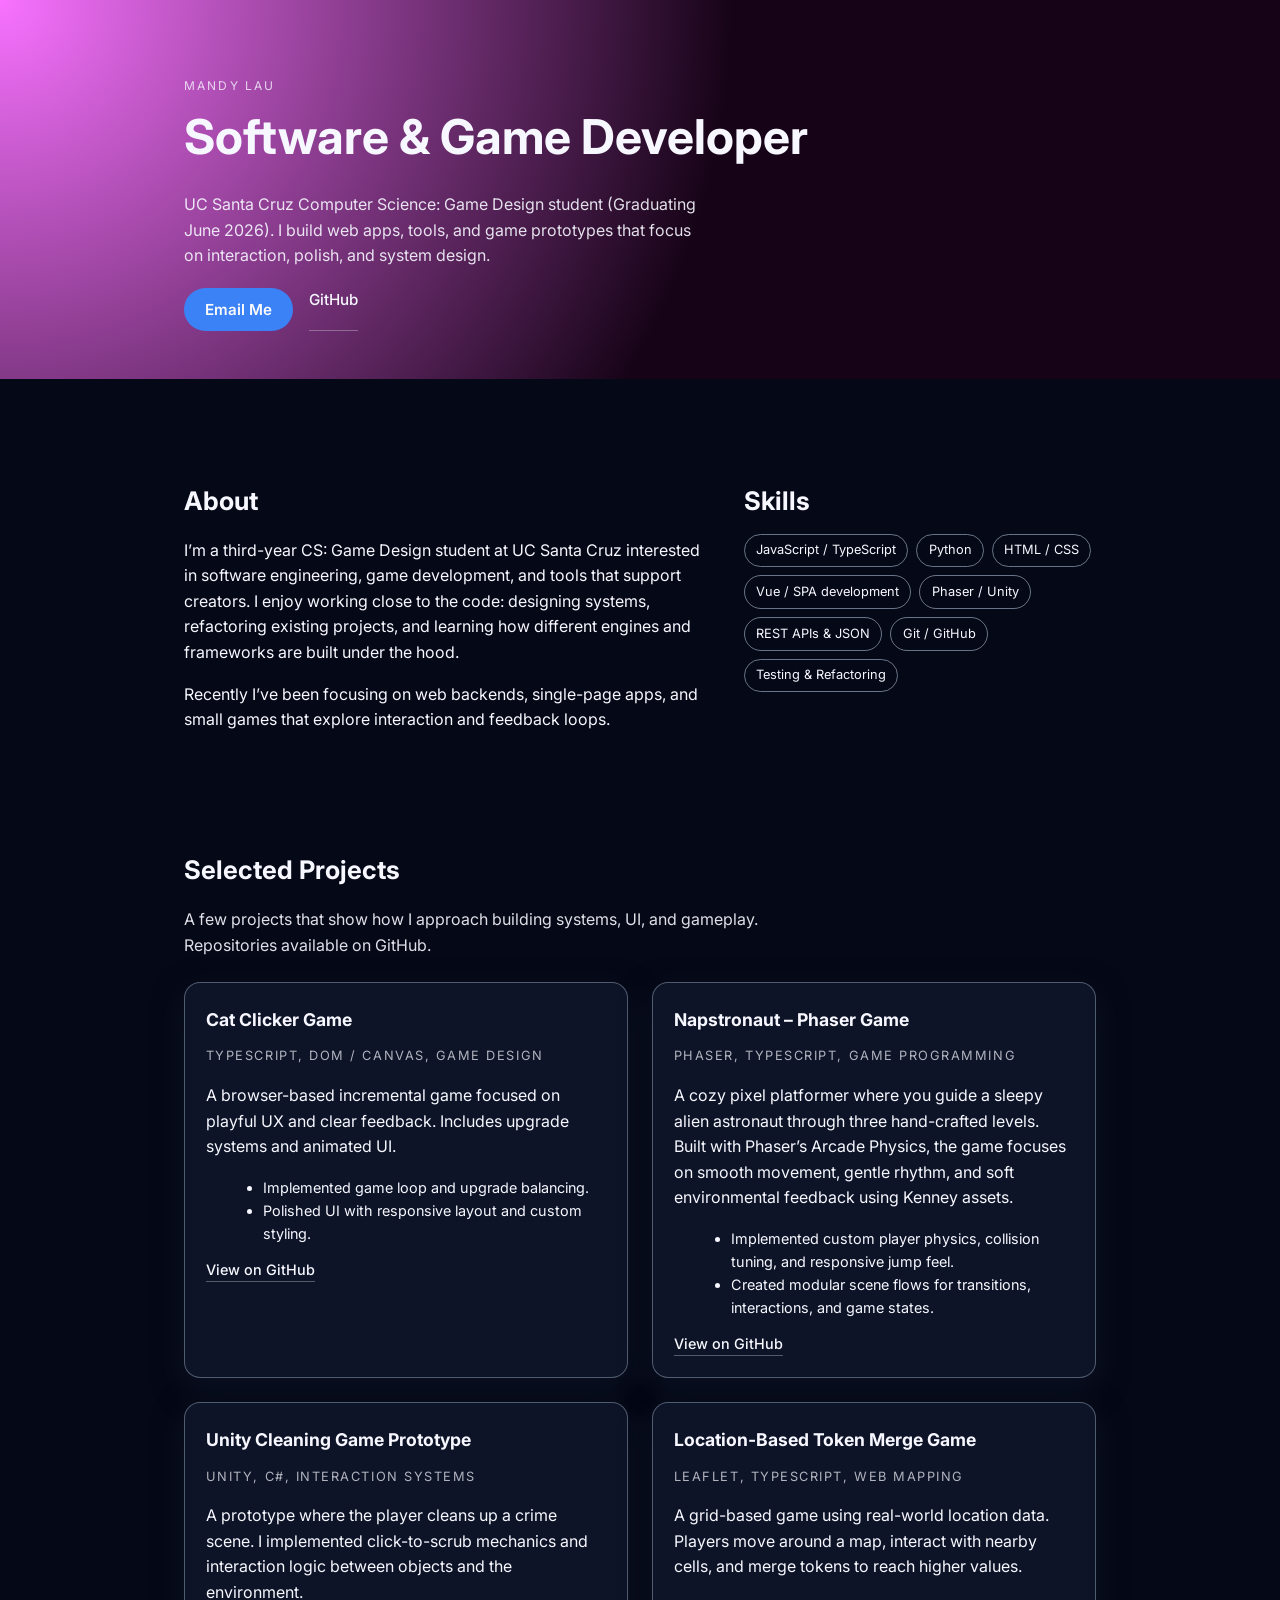
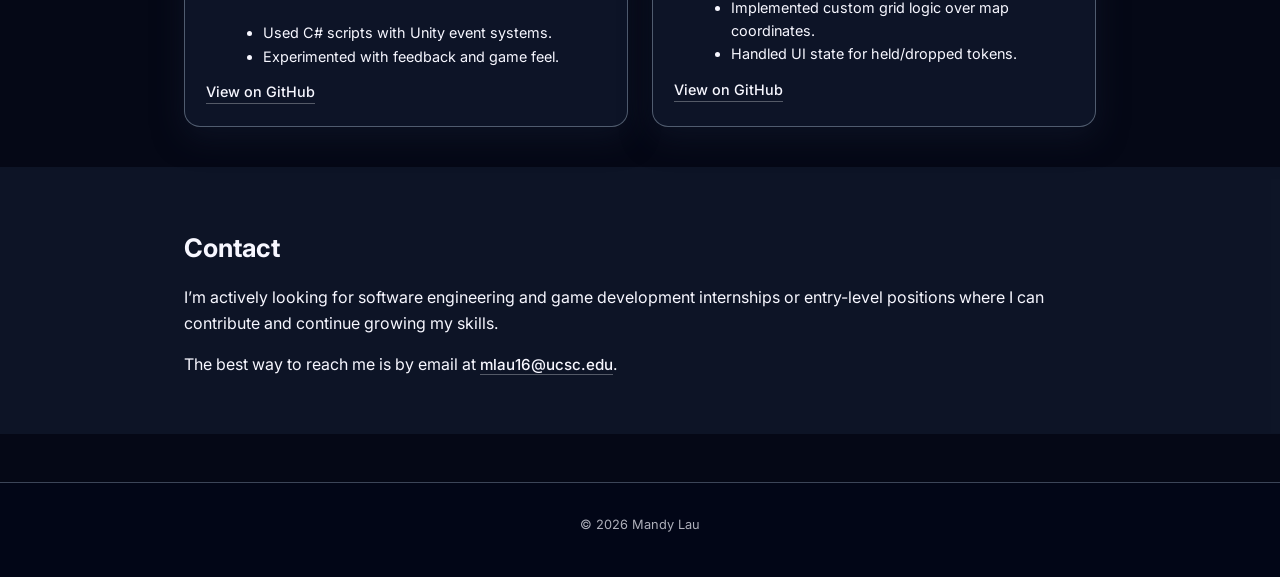
==== index.html @ 1dd938bd "Some changes" ====
<!DOCTYPE html>
<html lang="en">
<head>
  <meta charset="UTF-8" />
  <title>Mandy Lau | Software & Game Developer</title>
  <meta name="viewport" content="width=device-width, initial-scale=1" />
  <link href="style.css" rel="stylesheet" />
  <link rel="preconnect" href="https://fonts.googleapis.com" />
  <link rel="preconnect" href="https://fonts.gstatic.com" crossorigin />
  <link href="https://fonts.googleapis.com/css2?family=Inter:wght@300;400;600;700&display=swap" rel="stylesheet" />
</head>
<body>
  <header class="site-header">
    <div class="container header-content">
      <div>
        <p class="eyebrow">Mandy Lau</p>
        <h1>Software & Game Developer</h1>
        <p class="subtitle">
          UC Santa Cruz Computer Science: Game Design student (Graduating June 2026).  
          I build web apps, tools, and game prototypes that focus on interaction,
          polish, and system design.
        </p>
        <div class="header-links">
          <a href="mailto:mlau16@ucsc.edu" class="btn">Email Me</a>
          <a href="https://github.com/mlau16" class="link">GitHub</a>
        </div>
      </div>
    </div>
  </header>

  <main>
    <section class="section">
      <div class="container grid-two">
        <div>
          <h2>About</h2>
          <p>
            I’m a third-year CS: Game Design student at UC Santa Cruz
            interested in software engineering, game development, and tools that
            support creators. I enjoy working close to the code: designing
            systems, refactoring existing projects, and learning how different
            engines and frameworks are built under the hood.
          </p>
          <p>
            Recently I’ve been focusing on web backends, single-page apps, and
            small games that explore interaction and feedback loops.
          </p>
        </div>
        <div>
          <h2>Skills</h2>
          <ul class="pill-list">
            <li>JavaScript / TypeScript</li>
            <li>Python</li>
            <li>HTML / CSS</li>
            <li>Vue / SPA development</li>
            <li>Phaser / Unity</li>
            <li>REST APIs & JSON</li>
            <li>Git / GitHub</li>
            <li>Testing & Refactoring</li>
          </ul>
        </div>
      </div>
    </section>

    <section class="section">
      <div class="container">
        <h2>Selected Projects</h2>
        <p class="section-intro">
          A few projects that show how I approach building systems, UI, and
          gameplay. Repositories available on GitHub.
        </p>

        <div class="projects-grid">
          <!-- Project 1 -->
          <article class="project-card">
            <h3>Cat Clicker Game</h3>
            <p class="project-meta">TypeScript, DOM / Canvas, Game Design</p>
            <p>
              A browser-based incremental game focused on playful UX and clear
              feedback. Includes upgrade systems and animated UI.
            </p>
            <ul>
              <li>Implemented game loop and upgrade balancing.</li>
              <li>Polished UI with responsive layout and custom styling.</li>
            </ul>
            <a href="https://github.com/mlau16/cmpm-121-f25-d1" class="link project-link">
              View on GitHub
            </a>
          </article>

          <!-- Project 2 -->
          <article class="project-card">
            <h3>Napstronaut – Phaser Game</h3>
            <p class="project-meta">Phaser, TypeScript, Game Programming</p>
            <p>
                A cozy pixel platformer where you guide a sleepy alien astronaut through three
                hand-crafted levels. Built with Phaser’s Arcade Physics, the game focuses on
                smooth movement, gentle rhythm, and soft environmental feedback using Kenney assets. 
            </p>
            <ul>
              <li>Implemented custom player physics, collision tuning, and responsive jump feel.</li>
              <li>Created modular scene flows for transitions, interactions, and game states.</li>
            </ul>
            <a href="https://github.com/mlau16/Napstronaut" class="link project-link">
              View on GitHub
            </a>
          </article>

          <!-- Project 3 -->
          <article class="project-card">
            <h3>Unity Cleaning Game Prototype</h3>
            <p class="project-meta">Unity, C#, Interaction Systems</p>
            <p>
              A prototype where the player cleans up a crime scene. I
              implemented click-to-scrub mechanics and interaction logic
              between objects and the environment.
            </p>
            <ul>
              <li>Used C# scripts with Unity event systems.</li>
              <li>Experimented with feedback and game feel.</li>
            </ul>
            <a href="https://github.com/mlau16/Prototype3-MurderScene" class="link project-link">
              View on GitHub
            </a>
          </article>

          <!-- Project 4 -->
          <article class="project-card">
            <h3>Location-Based Token Merge Game</h3>
            <p class="project-meta">Leaflet, TypeScript, Web Mapping</p>
            <p>
              A grid-based game using real-world location data. Players move
              around a map, interact with nearby cells, and merge tokens to
              reach higher values.
            </p>
            <ul>
              <li>Implemented custom grid logic over map coordinates.</li>
              <li>Handled UI state for held/dropped tokens.</li>
            </ul>
            <a href="https://github.com/mlau16/cmpm-121-f25-d3" class="link project-link">
              View on GitHub
            </a>
          </article>
        </div>
      </div>
    </section>

    <section class="section section-muted">
      <div class="container">
        <h2>Contact</h2>
        <p>
            I’m actively looking for software engineering and 
            game development internships or entry-level positions 
            where I can contribute and continue growing my skills.
        </p>
        <p>
          The best way to reach me is by email at
          <a href="mailto:mlau16@ucsc.edu" class="link">mlau16@ucsc.edu</a>.
        </p>
      </div>
    </section>
  </main>

  <footer class="site-footer">
    <div class="container">
      <p>© <span id="year"></span> Mandy Lau</p>
    </div>
    <script>
      document.getElementById("year").textContent = new Date().getFullYear();
    </script>
  </footer>
</body>
</html>
---- style.css ----
*,
*::before,
*::after {
  box-sizing: border-box;
}

body {
  margin: 0;
  font-family: "Inter", system-ui, -apple-system, BlinkMacSystemFont, sans-serif;
  background: #050816;
  color: #f7f7ff;
  line-height: 1.6;
}

a {
  text-decoration: none;
  color: inherit;
}

.container {
  max-width: 960px;
  margin: 0 auto;
  padding: 0 1.5rem;
}

.site-header {
  padding: 4rem 0 3rem;
  background: radial-gradient(circle at top left, #f872ff, #160317 55%);
}

.header-content {
  display: flex;
  flex-direction: column;
  gap: 1.5rem;
}

.eyebrow {
  text-transform: uppercase;
  letter-spacing: 0.18em;
  font-size: 0.75rem;
  opacity: 0.8;
  margin-bottom: 0.25rem;
}

h1 {
  font-size: clamp(2.25rem, 4vw, 3rem);
  margin: 0.2rem 0 0.6rem;
}

.subtitle {
  max-width: 32rem;
  opacity: 0.9;
}

.header-links {
  display: flex;
  gap: 1rem;
  margin-top: 1.2rem;
  flex-wrap: wrap;
}

.btn {
  padding: 0.6rem 1.3rem;
  border-radius: 999px;
  border: none;
  background: #3b82f6;
  color: #f9fafb;
  font-weight: 600;
  font-size: 0.95rem;
  cursor: pointer;
  display: inline-flex;
  align-items: center;
  justify-content: center;
}

.btn:hover {
  filter: brightness(1.05);
}

.link {
  font-weight: 500;
  font-size: 0.95rem;
  border-bottom: 1px solid rgba(248, 250, 252, 0.3);
}

main {
  padding: 2.5rem 0 3rem;
}

.section {
  padding: 2.5rem 0;
}

.section-muted {
  background: rgba(15, 23, 42, 0.85);
}

h2 {
  font-size: 1.6rem;
  margin-bottom: 0.6rem;
}

.section-intro {
  max-width: 36rem;
  opacity: 0.9;
}

.grid-two {
  display: grid;
  gap: 2rem;
}

@media (min-width: 768px) {
  .grid-two {
    grid-template-columns: 3fr 2fr;
  }
}

.pill-list {
  list-style: none;
  display: flex;
  flex-wrap: wrap;
  gap: 0.5rem;
  padding: 0;
  margin: 0.75rem 0 0;
}

.pill-list li {
  padding: 0.35rem 0.7rem;
  border-radius: 999px;
  border: 1px solid rgba(148, 163, 184, 0.7);
  font-size: 0.8rem;
}

.projects-grid {
  display: grid;
  gap: 1.5rem;
  margin-top: 1.5rem;
}

@media (min-width: 880px) {
  .projects-grid {
    grid-template-columns: repeat(2, minmax(0, 1fr));
  }
}

.project-card {
  background: rgba(15, 23, 42, 0.9);
  border-radius: 1rem;
  padding: 1.4rem 1.3rem 1.3rem;
  border: 1px solid rgba(148, 163, 184, 0.5);
  box-shadow: 0 10px 30px rgba(15, 23, 42, 0.7);
}

.project-card h3 {
  margin-top: 0;
  margin-bottom: 0.25rem;
  font-size: 1.1rem;
}

.project-meta {
  font-size: 0.8rem;
  text-transform: uppercase;
  letter-spacing: 0.12em;
  opacity: 0.7;
  margin-bottom: 0.6rem;
}

.project-card ul {
  margin: 0.5rem 0 0.5rem 1.1rem;
}

.project-card li {
  font-size: 0.9rem;
}

.project-link {
  font-size: 0.9rem;
  display: inline-block;
  margin-top: 0.3rem;
}

.site-footer {
  border-top: 1px solid rgba(148, 163, 184, 0.4);
  padding: 1.2rem 0 1.8rem;
  background: #020617;
}

.site-footer p {
  text-align: center;
  font-size: 0.8rem;
  opacity: 0.7;
}
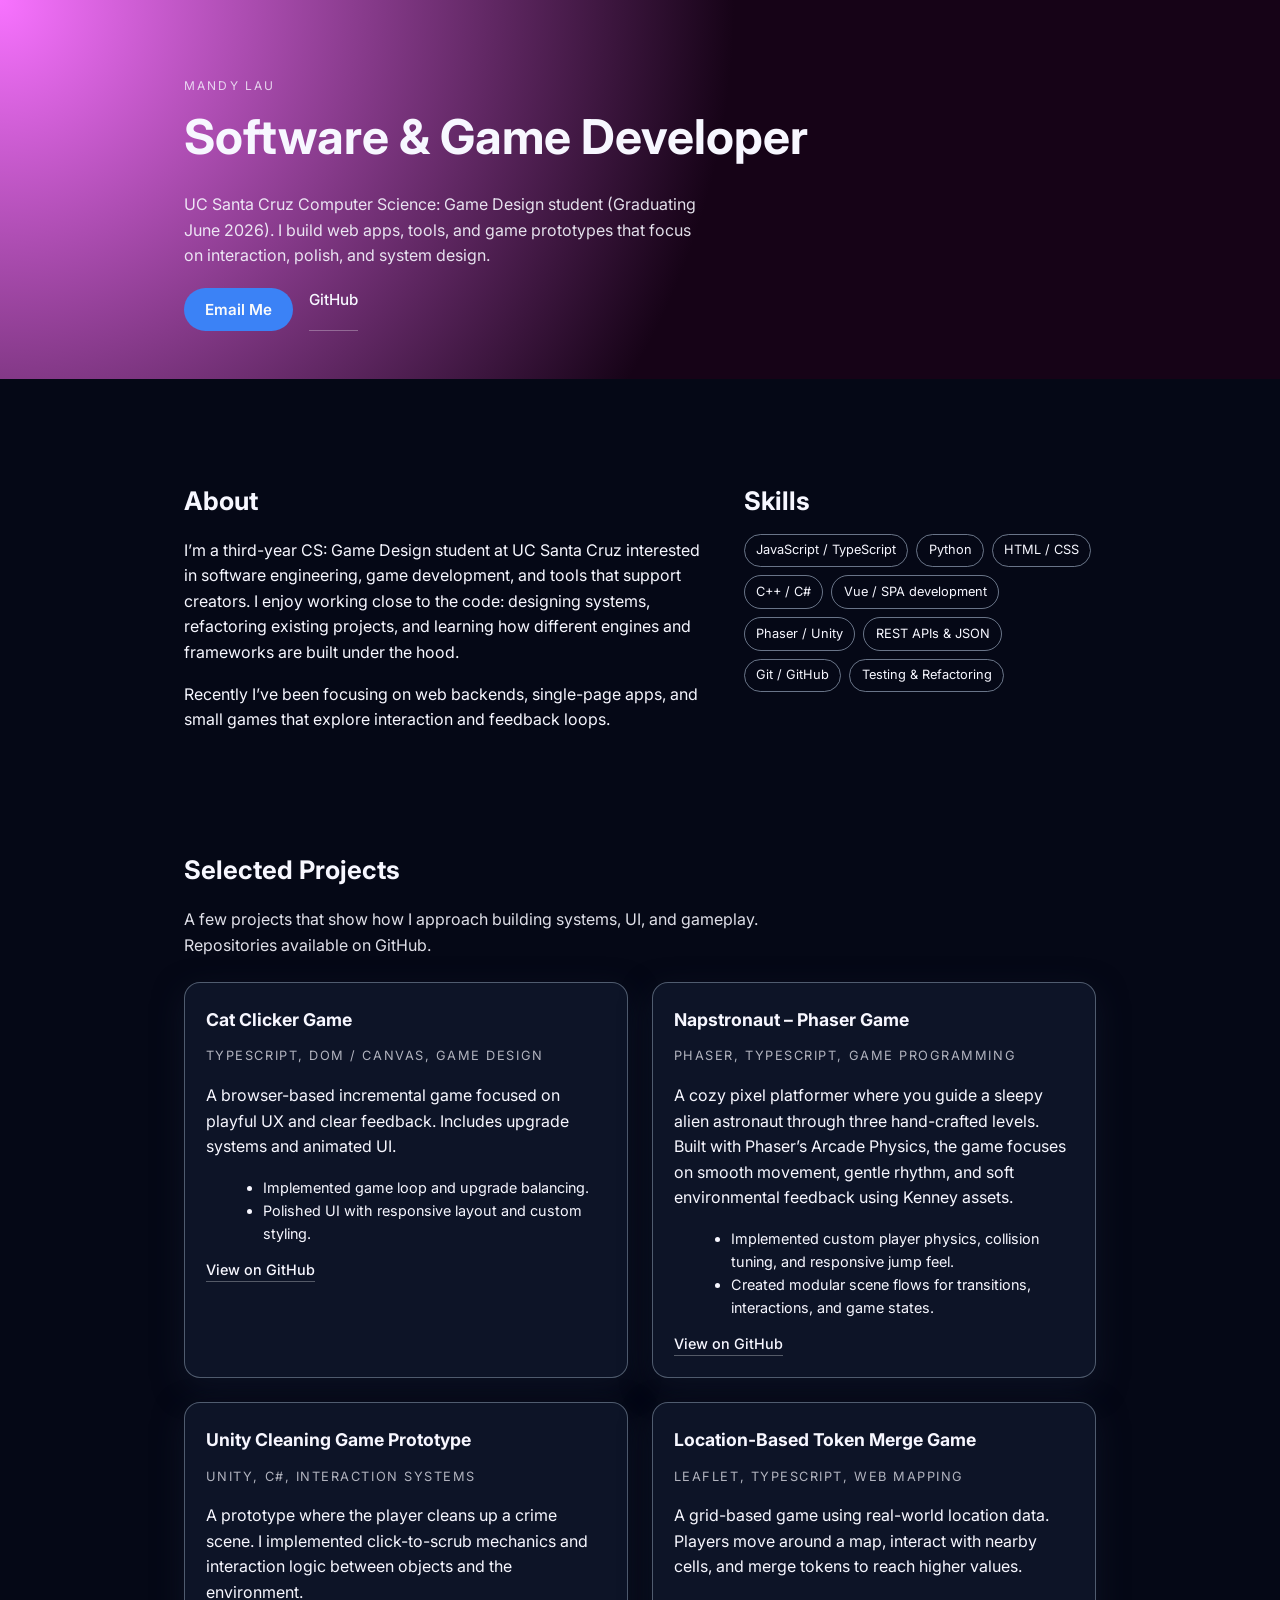
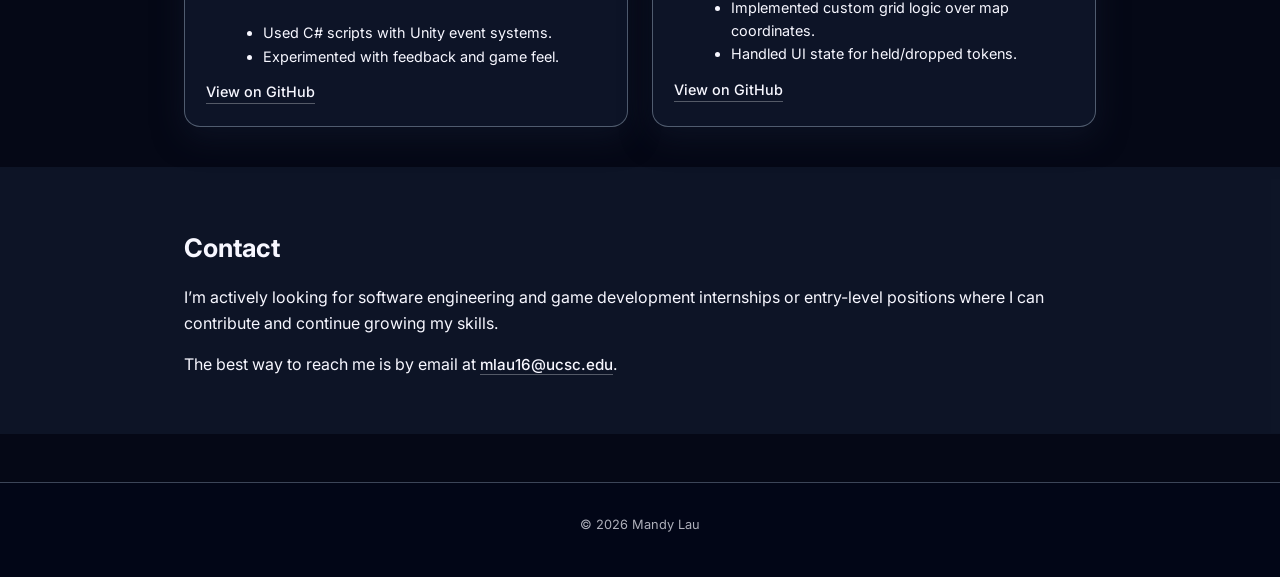
==== commit 2ff20b18: "Small Changes" ====
--- a/index.html
+++ b/index.html
@@ -51,6 +51,7 @@
             <li>JavaScript / TypeScript</li>
             <li>Python</li>
             <li>HTML / CSS</li>
+            <li>C++ / C#</li>
             <li>Vue / SPA development</li>
             <li>Phaser / Unity</li>
             <li>REST APIs & JSON</li>
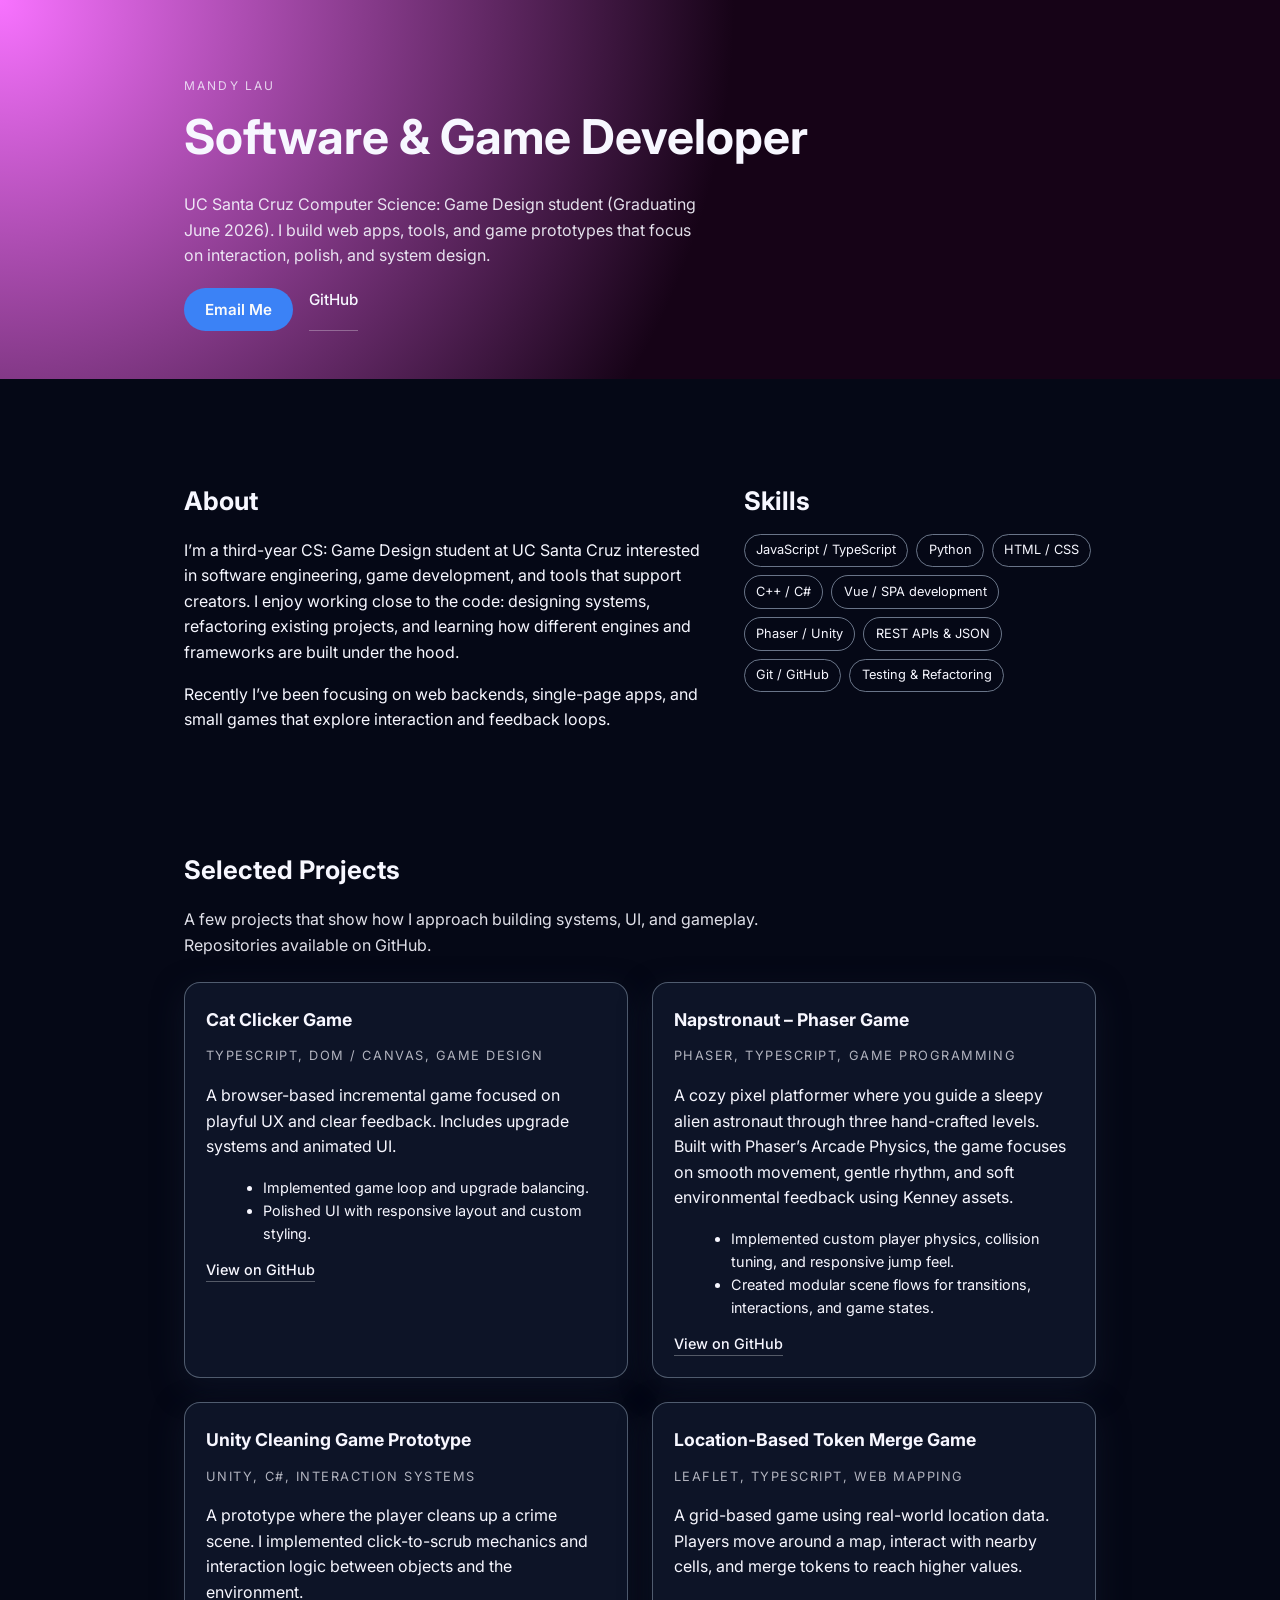
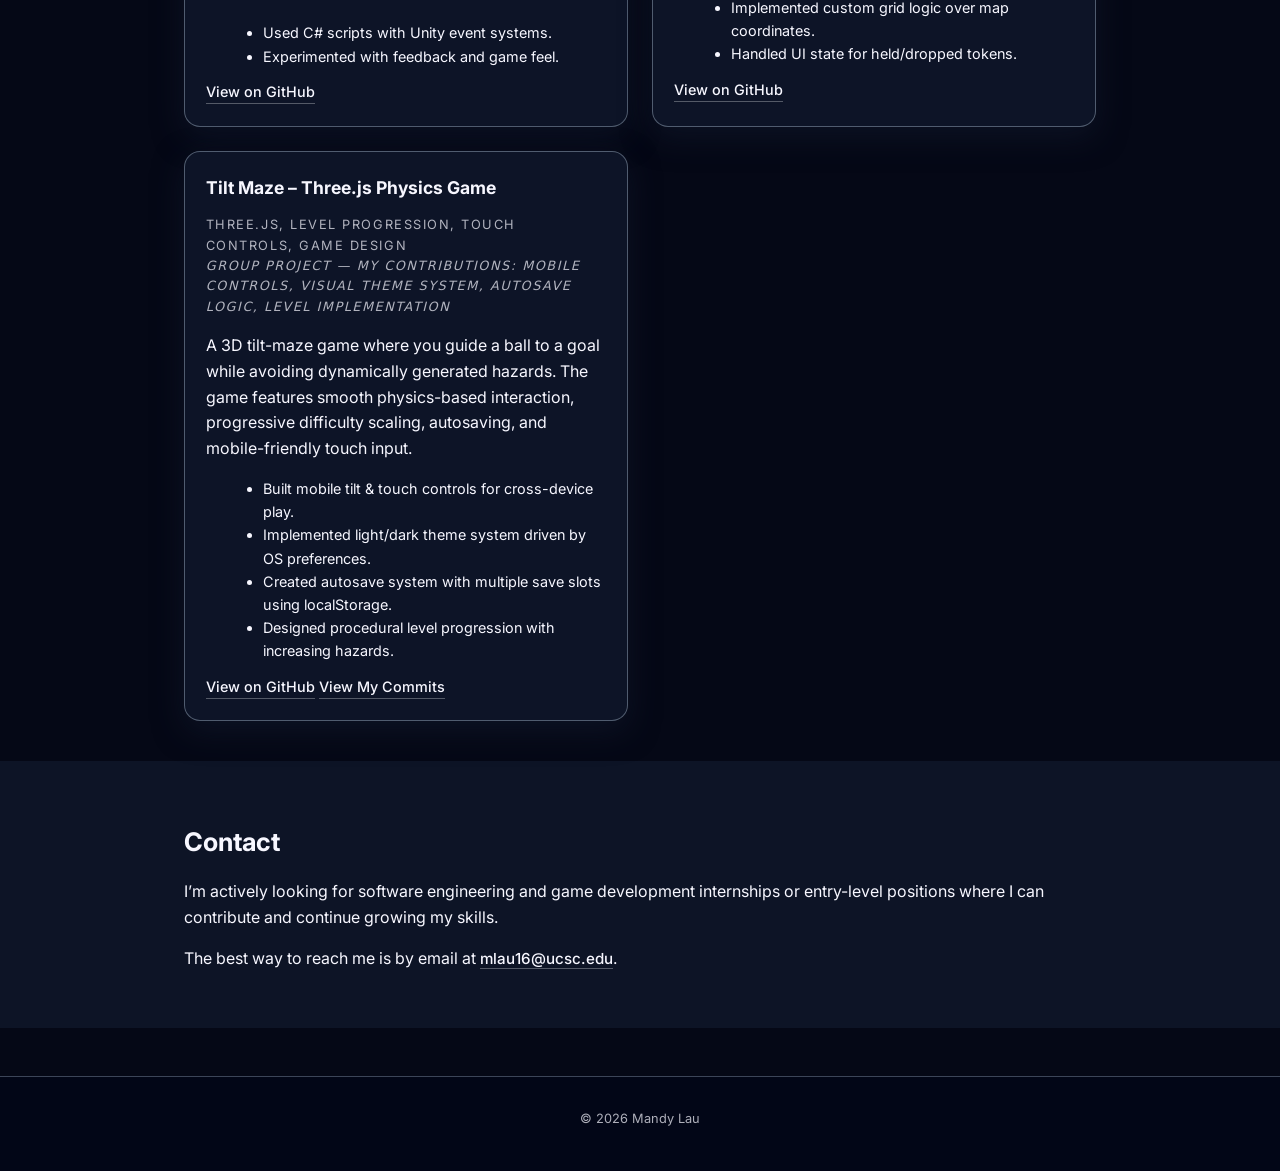
==== commit 639c0715: "Added new project" ====
--- a/index.html
+++ b/index.html
@@ -141,8 +141,39 @@
               View on GitHub
             </a>
           </article>
-        </div>
-      </div>
+
+          <!-- Project 5 -->
+          <article class="project-card">
+            <h3>Tilt Maze – Three.js Physics Game</h3>
+            <p class="project-meta">
+              Three.js, Level Progression, Touch Controls, Game Design
+              <br><em>Group project — my contributions: mobile controls, visual theme system, autosave logic, level implementation</em>
+            </p>
+
+            <p>
+              A 3D tilt-maze game where you guide a ball to a goal while avoiding dynamically
+              generated hazards. The game features smooth physics-based interaction, progressive
+              difficulty scaling, autosaving, and mobile-friendly touch input.
+            </p>
+
+            <ul>
+              <li>Built mobile tilt & touch controls for cross-device play.</li>
+              <li>Implemented light/dark theme system driven by OS preferences.</li>
+              <li>Created autosave system with multiple save slots using localStorage.</li>
+              <li>Designed procedural level progression with increasing hazards.</li>
+            </ul>
+
+            <a href="https://github.com/dfang10/CMPM-121-Final-game/tree/master" class="link project-link">
+              View on GitHub
+            </a>
+
+            <a href="https://github.com/dfang10/CMPM-121-Final-game/commits/master/" class="link project-link">
+              View My Commits
+            </a>
+          </article>
+        </div>
+      </div>
+
     </section>
 
     <section class="section section-muted">
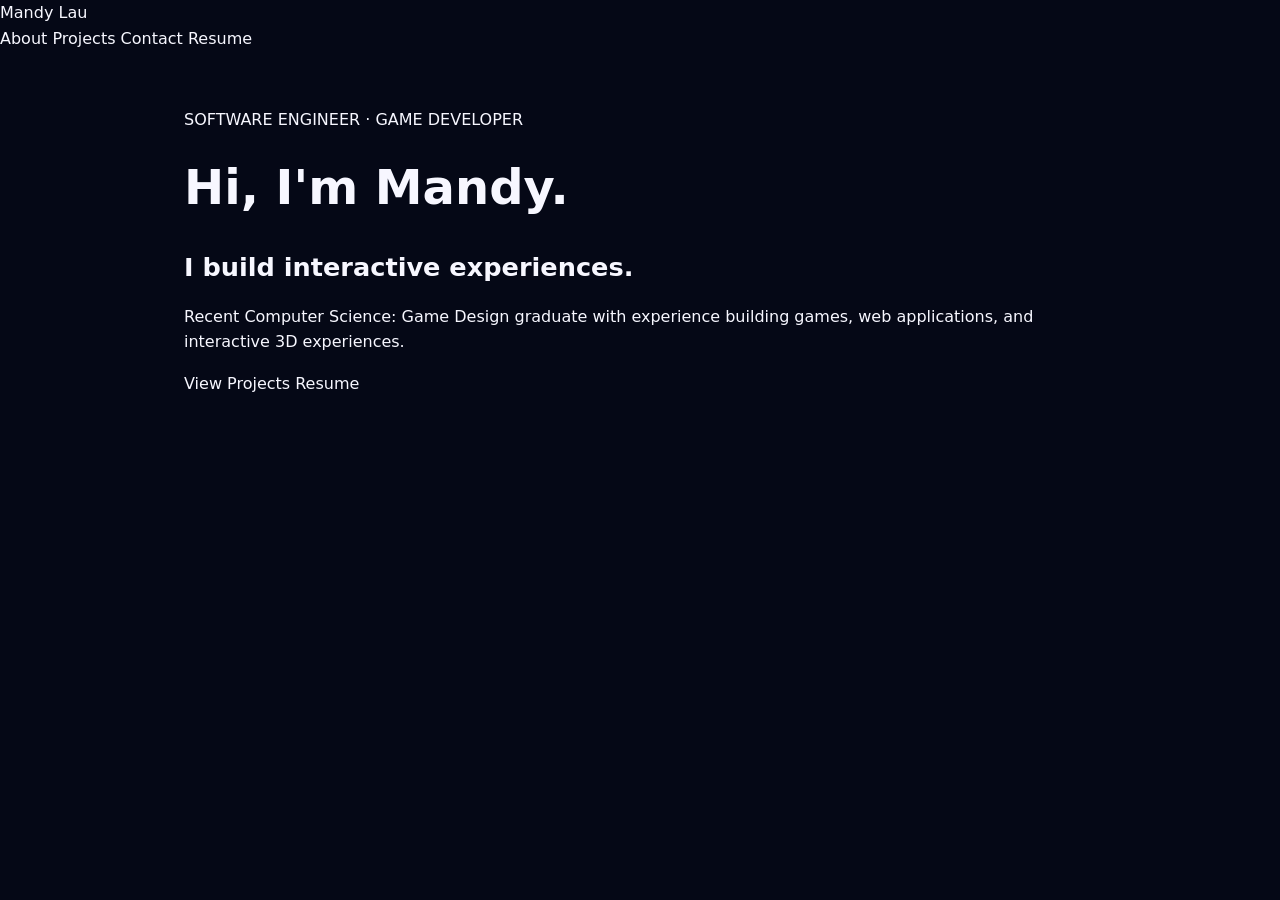
==== commit fb03e06d: "Seperated into pages" ====
--- a/index.html
+++ b/index.html
@@ -1,204 +1,54 @@
 <!DOCTYPE html>
 <html lang="en">
-<head>
-  <meta charset="UTF-8" />
-  <title>Mandy Lau | Software & Game Developer</title>
-  <meta name="viewport" content="width=device-width, initial-scale=1" />
-  <link href="style.css" rel="stylesheet" />
-  <link rel="preconnect" href="https://fonts.googleapis.com" />
-  <link rel="preconnect" href="https://fonts.gstatic.com" crossorigin />
-  <link href="https://fonts.googleapis.com/css2?family=Inter:wght@300;400;600;700&display=swap" rel="stylesheet" />
-</head>
+  <head>
+    <meta charset="UTF-8">
+    <meta name="viewport" content="width=device-width, initail-scale=1.0">
+
+    <title>Mandy Lau | Software Engineer & Game Developer</title>
+
+    <link rel="stylesheet" href="css/style.css">
+  </head>
+
 <body>
-  <header class="site-header">
-    <div class="container header-content">
-      <div>
-        <p class="eyebrow">Mandy Lau</p>
-        <h1>Software & Game Developer</h1>
-        <p class="subtitle">
-          UC Santa Cruz Computer Science: Game Design student (Graduating June 2026).  
-          I build web apps, tools, and game prototypes that focus on interaction,
-          polish, and system design.
-        </p>
-        <div class="header-links">
-          <a href="mailto:mlau16@ucsc.edu" class="btn">Email Me</a>
-          <a href="https://github.com/mlau16" class="link">GitHub</a>
-        </div>
-      </div>
+  <nav class="navbar">
+    <a href="index.html" class="logo">Mandy Lau</a>
+
+    <div class="nav-links">
+      <a href="about.html">About</a>
+      <a href="projects.html">Projects</a>
+      <a href="contact.html">Contact</a>
+      <a href="resume.pdf" target="_blank">Resume</a>
     </div>
-  </header>
+  </nav>
 
   <main>
-    <section class="section">
-      <div class="container grid-two">
-        <div>
-          <h2>About</h2>
-          <p>
-            I’m a third-year CS: Game Design student at UC Santa Cruz
-            interested in software engineering, game development, and tools that
-            support creators. I enjoy working close to the code: designing
-            systems, refactoring existing projects, and learning how different
-            engines and frameworks are built under the hood.
-          </p>
-          <p>
-            Recently I’ve been focusing on web backends, single-page apps, and
-            small games that explore interaction and feedback loops.
-          </p>
-        </div>
-        <div>
-          <h2>Skills</h2>
-          <ul class="pill-list">
-            <li>JavaScript / TypeScript</li>
-            <li>Python</li>
-            <li>HTML / CSS</li>
-            <li>C++ / C#</li>
-            <li>Vue / SPA development</li>
-            <li>Phaser / Unity</li>
-            <li>REST APIs & JSON</li>
-            <li>Git / GitHub</li>
-            <li>Testing & Refactoring</li>
-          </ul>
+
+    <section class="hero">
+      <div class="container">
+        <p>SOFTWARE ENGINEER · GAME DEVELOPER</p>
+
+        <h1>Hi, I'm Mandy.</h1>
+
+        <h2>I build interactive experiences.</h2>
+
+        <p>
+          Recent Computer Science: Game Design graduate with experience
+          building games, web applications, and interactive 3D experiences.
+        </p>
+
+        <div class="hero-buttons">
+          <a href="projects.html" class="button">
+            View Projects
+          </a>
+
+          <a href="resume.pdf" class="button" target="_blank">
+            Resume
+          </a>
         </div>
       </div>
     </section>
 
-    <section class="section">
-      <div class="container">
-        <h2>Selected Projects</h2>
-        <p class="section-intro">
-          A few projects that show how I approach building systems, UI, and
-          gameplay. Repositories available on GitHub.
-        </p>
-
-        <div class="projects-grid">
-          <!-- Project 1 -->
-          <article class="project-card">
-            <h3>Cat Clicker Game</h3>
-            <p class="project-meta">TypeScript, DOM / Canvas, Game Design</p>
-            <p>
-              A browser-based incremental game focused on playful UX and clear
-              feedback. Includes upgrade systems and animated UI.
-            </p>
-            <ul>
-              <li>Implemented game loop and upgrade balancing.</li>
-              <li>Polished UI with responsive layout and custom styling.</li>
-            </ul>
-            <a href="https://github.com/mlau16/cmpm-121-f25-d1" class="link project-link">
-              View on GitHub
-            </a>
-          </article>
-
-          <!-- Project 2 -->
-          <article class="project-card">
-            <h3>Napstronaut – Phaser Game</h3>
-            <p class="project-meta">Phaser, TypeScript, Game Programming</p>
-            <p>
-                A cozy pixel platformer where you guide a sleepy alien astronaut through three
-                hand-crafted levels. Built with Phaser’s Arcade Physics, the game focuses on
-                smooth movement, gentle rhythm, and soft environmental feedback using Kenney assets. 
-            </p>
-            <ul>
-              <li>Implemented custom player physics, collision tuning, and responsive jump feel.</li>
-              <li>Created modular scene flows for transitions, interactions, and game states.</li>
-            </ul>
-            <a href="https://github.com/mlau16/Napstronaut" class="link project-link">
-              View on GitHub
-            </a>
-          </article>
-
-          <!-- Project 3 -->
-          <article class="project-card">
-            <h3>Unity Cleaning Game Prototype</h3>
-            <p class="project-meta">Unity, C#, Interaction Systems</p>
-            <p>
-              A prototype where the player cleans up a crime scene. I
-              implemented click-to-scrub mechanics and interaction logic
-              between objects and the environment.
-            </p>
-            <ul>
-              <li>Used C# scripts with Unity event systems.</li>
-              <li>Experimented with feedback and game feel.</li>
-            </ul>
-            <a href="https://github.com/mlau16/Prototype3-MurderScene" class="link project-link">
-              View on GitHub
-            </a>
-          </article>
-
-          <!-- Project 4 -->
-          <article class="project-card">
-            <h3>Location-Based Token Merge Game</h3>
-            <p class="project-meta">Leaflet, TypeScript, Web Mapping</p>
-            <p>
-              A grid-based game using real-world location data. Players move
-              around a map, interact with nearby cells, and merge tokens to
-              reach higher values.
-            </p>
-            <ul>
-              <li>Implemented custom grid logic over map coordinates.</li>
-              <li>Handled UI state for held/dropped tokens.</li>
-            </ul>
-            <a href="https://github.com/mlau16/cmpm-121-f25-d3" class="link project-link">
-              View on GitHub
-            </a>
-          </article>
-
-          <!-- Project 5 -->
-          <article class="project-card">
-            <h3>Tilt Maze – Three.js Physics Game</h3>
-            <p class="project-meta">
-              Three.js, Level Progression, Touch Controls, Game Design
-              <br><em>Group project — my contributions: mobile controls, visual theme system, autosave logic, level implementation</em>
-            </p>
-
-            <p>
-              A 3D tilt-maze game where you guide a ball to a goal while avoiding dynamically
-              generated hazards. The game features smooth physics-based interaction, progressive
-              difficulty scaling, autosaving, and mobile-friendly touch input.
-            </p>
-
-            <ul>
-              <li>Built mobile tilt & touch controls for cross-device play.</li>
-              <li>Implemented light/dark theme system driven by OS preferences.</li>
-              <li>Created autosave system with multiple save slots using localStorage.</li>
-              <li>Designed procedural level progression with increasing hazards.</li>
-            </ul>
-
-            <a href="https://github.com/dfang10/CMPM-121-Final-game/tree/master" class="link project-link">
-              View on GitHub
-            </a>
-
-            <a href="https://github.com/dfang10/CMPM-121-Final-game/commits/master/" class="link project-link">
-              View My Commits
-            </a>
-          </article>
-        </div>
-      </div>
-
-    </section>
-
-    <section class="section section-muted">
-      <div class="container">
-        <h2>Contact</h2>
-        <p>
-            I’m actively looking for software engineering and 
-            game development internships or entry-level positions 
-            where I can contribute and continue growing my skills.
-        </p>
-        <p>
-          The best way to reach me is by email at
-          <a href="mailto:mlau16@ucsc.edu" class="link">mlau16@ucsc.edu</a>.
-        </p>
-      </div>
-    </section>
   </main>
 
-  <footer class="site-footer">
-    <div class="container">
-      <p>© <span id="year"></span> Mandy Lau</p>
-    </div>
-    <script>
-      document.getElementById("year").textContent = new Date().getFullYear();
-    </script>
-  </footer>
 </body>
-</html>
+</html>
--- a/css/style.css
+++ b/css/style.css
@@ -0,0 +1,193 @@
+*,
+*::before,
+*::after {
+  box-sizing: border-box;
+}
+
+body {
+  margin: 0;
+  font-family: "Inter", system-ui, -apple-system, BlinkMacSystemFont, sans-serif;
+  background: #050816;
+  color: #f7f7ff;
+  line-height: 1.6;
+}
+
+a {
+  text-decoration: none;
+  color: inherit;
+}
+
+.container {
+  max-width: 960px;
+  margin: 0 auto;
+  padding: 0 1.5rem;
+}
+
+.site-header {
+  padding: 4rem 0 3rem;
+  background: radial-gradient(circle at top left, #f872ff, #160317 55%);
+}
+
+.header-content {
+  display: flex;
+  flex-direction: column;
+  gap: 1.5rem;
+}
+
+.eyebrow {
+  text-transform: uppercase;
+  letter-spacing: 0.18em;
+  font-size: 0.75rem;
+  opacity: 0.8;
+  margin-bottom: 0.25rem;
+}
+
+h1 {
+  font-size: clamp(2.25rem, 4vw, 3rem);
+  margin: 0.2rem 0 0.6rem;
+}
+
+.subtitle {
+  max-width: 32rem;
+  opacity: 0.9;
+}
+
+.header-links {
+  display: flex;
+  gap: 1rem;
+  margin-top: 1.2rem;
+  flex-wrap: wrap;
+}
+
+.btn {
+  padding: 0.6rem 1.3rem;
+  border-radius: 999px;
+  border: none;
+  background: #3b82f6;
+  color: #f9fafb;
+  font-weight: 600;
+  font-size: 0.95rem;
+  cursor: pointer;
+  display: inline-flex;
+  align-items: center;
+  justify-content: center;
+}
+
+.btn:hover {
+  filter: brightness(1.05);
+}
+
+.link {
+  font-weight: 500;
+  font-size: 0.95rem;
+  border-bottom: 1px solid rgba(248, 250, 252, 0.3);
+}
+
+main {
+  padding: 2.5rem 0 3rem;
+}
+
+.section {
+  padding: 2.5rem 0;
+}
+
+.section-muted {
+  background: rgba(15, 23, 42, 0.85);
+}
+
+h2 {
+  font-size: 1.6rem;
+  margin-bottom: 0.6rem;
+}
+
+.section-intro {
+  max-width: 36rem;
+  opacity: 0.9;
+}
+
+.grid-two {
+  display: grid;
+  gap: 2rem;
+}
+
+@media (min-width: 768px) {
+  .grid-two {
+    grid-template-columns: 3fr 2fr;
+  }
+}
+
+.pill-list {
+  list-style: none;
+  display: flex;
+  flex-wrap: wrap;
+  gap: 0.5rem;
+  padding: 0;
+  margin: 0.75rem 0 0;
+}
+
+.pill-list li {
+  padding: 0.35rem 0.7rem;
+  border-radius: 999px;
+  border: 1px solid rgba(148, 163, 184, 0.7);
+  font-size: 0.8rem;
+}
+
+.projects-grid {
+  display: grid;
+  gap: 1.5rem;
+  margin-top: 1.5rem;
+}
+
+@media (min-width: 880px) {
+  .projects-grid {
+    grid-template-columns: repeat(2, minmax(0, 1fr));
+  }
+}
+
+.project-card {
+  background: rgba(15, 23, 42, 0.9);
+  border-radius: 1rem;
+  padding: 1.4rem 1.3rem 1.3rem;
+  border: 1px solid rgba(148, 163, 184, 0.5);
+  box-shadow: 0 10px 30px rgba(15, 23, 42, 0.7);
+}
+
+.project-card h3 {
+  margin-top: 0;
+  margin-bottom: 0.25rem;
+  font-size: 1.1rem;
+}
+
+.project-meta {
+  font-size: 0.8rem;
+  text-transform: uppercase;
+  letter-spacing: 0.12em;
+  opacity: 0.7;
+  margin-bottom: 0.6rem;
+}
+
+.project-card ul {
+  margin: 0.5rem 0 0.5rem 1.1rem;
+}
+
+.project-card li {
+  font-size: 0.9rem;
+}
+
+.project-link {
+  font-size: 0.9rem;
+  display: inline-block;
+  margin-top: 0.3rem;
+}
+
+.site-footer {
+  border-top: 1px solid rgba(148, 163, 184, 0.4);
+  padding: 1.2rem 0 1.8rem;
+  background: #020617;
+}
+
+.site-footer p {
+  text-align: center;
+  font-size: 0.8rem;
+  opacity: 0.7;
+}
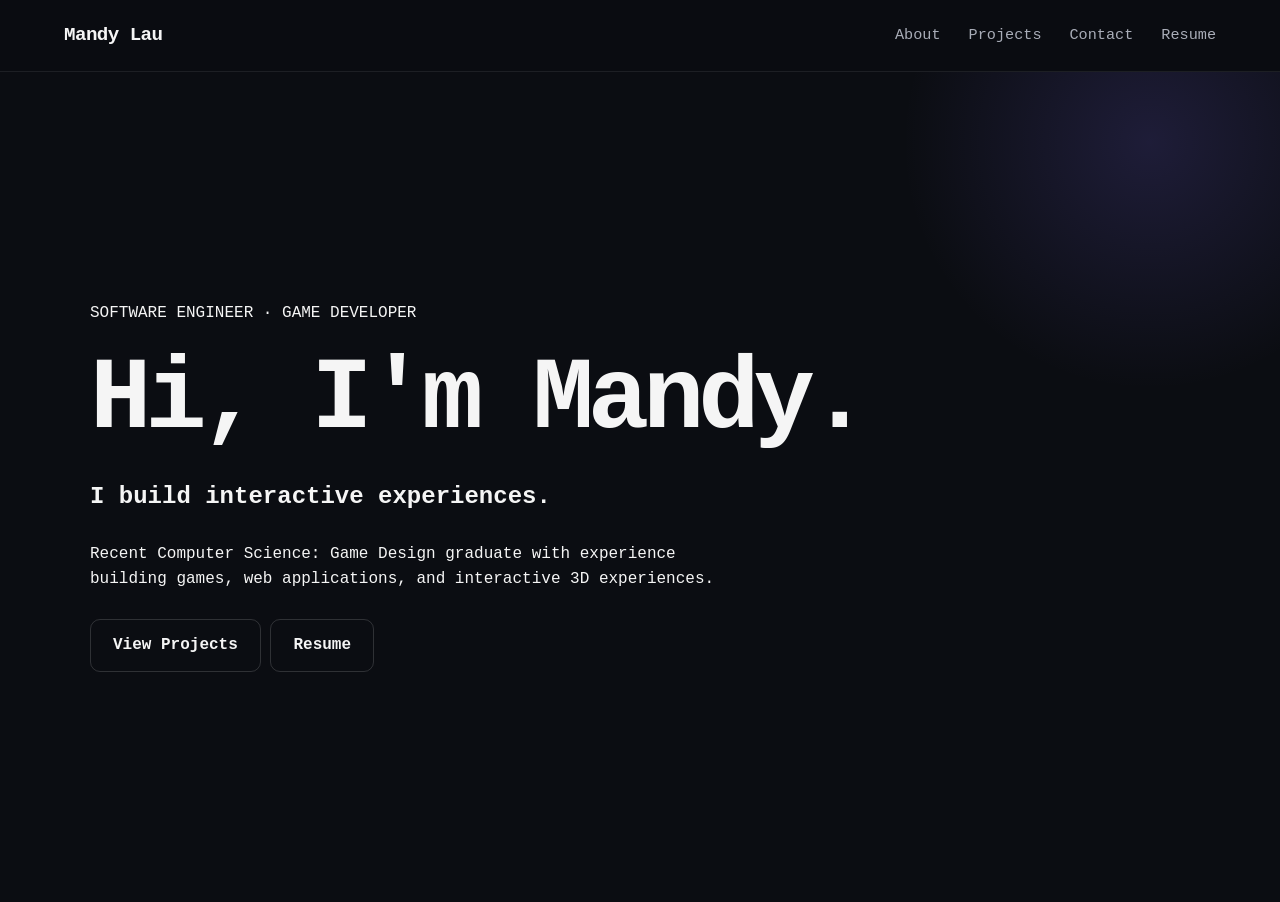
==== commit e2ae592e: "format changes and added resume" ====
--- a/index.html
+++ b/index.html
@@ -26,15 +26,18 @@
     <section class="hero">
       <div class="container">
         <p>SOFTWARE ENGINEER · GAME DEVELOPER</p>
+        <br>
 
         <h1>Hi, I'm Mandy.</h1>
 
         <h2>I build interactive experiences.</h2>
 
-        <p>
-          Recent Computer Science: Game Design graduate with experience
+        <p style="white-space: pre-line;">
+          Recent Computer Science: Game Design graduate with experience 
           building games, web applications, and interactive 3D experiences.
         </p>
+
+        <br> 
 
         <div class="hero-buttons">
           <a href="projects.html" class="button">
--- a/css/style.css
+++ b/css/style.css
@@ -1,14 +1,19 @@
-*,
-*::before,
-*::after {
+/* ---------- GLOBAL ---------- */
+
+* {
+  margin: 0;
+  padding: 0;
   box-sizing: border-box;
 }
 
+html {
+  scroll-behavior: smooth;
+}
+
 body {
-  margin: 0;
-  font-family: "Inter", system-ui, -apple-system, BlinkMacSystemFont, sans-serif;
-  background: #050816;
-  color: #f7f7ff;
+  font-family: "Lucida Console", "Courier New", monospace;
+  background: #0b0d12;
+  color: #f5f5f5;
   line-height: 1.6;
 }
 
@@ -18,176 +23,501 @@
 }
 
 .container {
-  max-width: 960px;
+  width: min(1100px, 90%);
   margin: 0 auto;
-  padding: 0 1.5rem;
-}
-
-.site-header {
-  padding: 4rem 0 3rem;
-  background: radial-gradient(circle at top left, #f872ff, #160317 55%);
-}
-
-.header-content {
-  display: flex;
-  flex-direction: column;
-  gap: 1.5rem;
-}
-
-.eyebrow {
-  text-transform: uppercase;
-  letter-spacing: 0.18em;
-  font-size: 0.75rem;
-  opacity: 0.8;
-  margin-bottom: 0.25rem;
-}
-
-h1 {
-  font-size: clamp(2.25rem, 4vw, 3rem);
-  margin: 0.2rem 0 0.6rem;
-}
-
-.subtitle {
-  max-width: 32rem;
-  opacity: 0.9;
-}
-
-.header-links {
-  display: flex;
-  gap: 1rem;
-  margin-top: 1.2rem;
-  flex-wrap: wrap;
-}
-
-.btn {
-  padding: 0.6rem 1.3rem;
-  border-radius: 999px;
-  border: none;
-  background: #3b82f6;
-  color: #f9fafb;
-  font-weight: 600;
+}
+
+main {
+  min-height: 80vh;
+}
+
+.section {
+  padding: 100px 0;
+}
+
+.section-muted {
+  background: #11141b;
+}
+
+
+/* ---------- NAVBAR ---------- */
+
+.navbar {
+  position: sticky;
+  top: 0;
+  z-index: 1000;
+
+  display: flex;
+  align-items: center;
+  justify-content: space-between;
+
+  padding: 20px 5%;
+
+  background: rgba(11, 13, 18, 0.85);
+  backdrop-filter: blur(15px);
+
+  border-bottom: 1px solid rgba(255,255,255,0.08);
+}
+
+.logo {
+  font-size: 1.2rem;
+  font-weight: 700;
+  letter-spacing: -0.03em;
+}
+
+.nav-links {
+  display: flex;
+  align-items: center;
+  gap: 28px;
+}
+
+.nav-links a {
+  color: #a9adb8;
   font-size: 0.95rem;
-  cursor: pointer;
+
+  transition: color 0.2s ease;
+}
+
+.nav-links a:hover {
+  color: #ffffff;
+}
+
+.nav-links .active {
+  color: #ffffff;
+}
+
+
+/* ---------- BUTTONS ---------- */
+
+.button {
   display: inline-flex;
   align-items: center;
-  justify-content: center;
-}
-
-.btn:hover {
-  filter: brightness(1.05);
-}
-
-.link {
-  font-weight: 500;
-  font-size: 0.95rem;
-  border-bottom: 1px solid rgba(248, 250, 252, 0.3);
-}
-
-main {
-  padding: 2.5rem 0 3rem;
-}
-
-.section {
-  padding: 2.5rem 0;
-}
-
-.section-muted {
-  background: rgba(15, 23, 42, 0.85);
-}
-
-h2 {
-  font-size: 1.6rem;
-  margin-bottom: 0.6rem;
+
+  padding: 13px 22px;
+
+  border-radius: 10px;
+  border: 1px solid rgba(255,255,255,0.15);
+
+  font-weight: 600;
+
+  transition:
+    transform 0.2s ease,
+    background 0.2s ease,
+    border-color 0.2s ease;
+}
+
+.button:hover {
+  transform: translateY(-2px);
+}
+
+.button-primary {
+  background: #f5f5f5;
+  color: #0b0d12;
+}
+
+.button-primary:hover {
+  background: #ffffff;
+}
+
+.button-secondary {
+  background: rgba(255,255,255,0.03);
+}
+
+.button-secondary:hover {
+  background: rgba(255,255,255,0.08);
+  border-color: rgba(255,255,255,0.3);
+}
+
+
+/* ---------- HERO ---------- */
+
+.hero {
+  min-height: calc(100vh - 70px);
+
+  display: flex;
+  align-items: center;
+
+  position: relative;
+  overflow: hidden;
+}
+
+.hero::before {
+  content: "";
+
+  position: absolute;
+  width: 500px;
+  height: 500px;
+
+  top: -180px;
+  right: -120px;
+
+  background: radial-gradient(
+    circle,
+    rgba(130, 110, 255, 0.16),
+    transparent 70%
+  );
+
+  pointer-events: none;
+}
+
+.hero-content {
+  position: relative;
+  z-index: 1;
+
+  max-width: 800px;
+}
+
+.hero-eyebrow,
+.section-label {
+  color: #8980ff;
+
+  font-size: 0.82rem;
+  font-weight: 700;
+
+  letter-spacing: 0.18em;
+
+  margin-bottom: 18px;
+}
+
+.hero h1 {
+  font-size: clamp(3.2rem, 8vw, 6.5rem);
+  line-height: 0.95;
+
+  letter-spacing: -0.06em;
+
+  margin-bottom: 28px;
+}
+
+.hero h1 span {
+  display: block;
+
+  color: #9297a4;
+}
+
+.hero-description {
+  max-width: 650px;
+
+  color: #adb1bb;
+
+  font-size: 1.15rem;
+
+  margin-bottom: 32px;
+}
+
+.hero-actions {
+  display: flex;
+  gap: 12px;
+  flex-wrap: wrap;
+}
+
+
+/* ---------- PAGE HEADERS ---------- */
+
+.page-header {
+  padding: 110px 0 65px;
+
+  border-bottom: 1px solid rgba(255,255,255,0.08);
+}
+
+.page-header h1 {
+  font-size: clamp(3rem, 7vw, 5rem);
+
+  letter-spacing: -0.05em;
+  line-height: 1;
+
+  margin-bottom: 18px;
+}
+
+.page-header p {
+  max-width: 650px;
+
+  color: #a9adb8;
+
+  font-size: 1.1rem;
+}
+
+
+/* ---------- HEADINGS ---------- */
+
+.section h2 {
+  font-size: clamp(2.2rem, 5vw, 3.5rem);
+
+  letter-spacing: -0.04em;
+
+  margin-bottom: 18px;
 }
 
 .section-intro {
-  max-width: 36rem;
-  opacity: 0.9;
-}
-
-.grid-two {
-  display: grid;
-  gap: 2rem;
-}
-
-@media (min-width: 768px) {
-  .grid-two {
-    grid-template-columns: 3fr 2fr;
-  }
-}
-
-.pill-list {
-  list-style: none;
-  display: flex;
-  flex-wrap: wrap;
-  gap: 0.5rem;
-  padding: 0;
-  margin: 0.75rem 0 0;
-}
-
-.pill-list li {
-  padding: 0.35rem 0.7rem;
-  border-radius: 999px;
-  border: 1px solid rgba(148, 163, 184, 0.7);
-  font-size: 0.8rem;
-}
+  color: #a9adb8;
+
+  max-width: 680px;
+
+  margin-bottom: 50px;
+
+  font-size: 1.05rem;
+}
+
+
+/* ---------- PROJECTS ---------- */
 
 .projects-grid {
   display: grid;
-  gap: 1.5rem;
-  margin-top: 1.5rem;
-}
-
-@media (min-width: 880px) {
-  .projects-grid {
-    grid-template-columns: repeat(2, minmax(0, 1fr));
-  }
+
+  grid-template-columns: repeat(2, 1fr);
+
+  gap: 24px;
 }
 
 .project-card {
-  background: rgba(15, 23, 42, 0.9);
-  border-radius: 1rem;
-  padding: 1.4rem 1.3rem 1.3rem;
-  border: 1px solid rgba(148, 163, 184, 0.5);
-  box-shadow: 0 10px 30px rgba(15, 23, 42, 0.7);
+  padding: 30px;
+
+  border-radius: 18px;
+
+  background: #11141b;
+
+  border: 1px solid rgba(255,255,255,0.08);
+
+  display: flex;
+  flex-direction: column;
+
+  transition:
+    transform 0.25s ease,
+    border-color 0.25s ease,
+    background 0.25s ease;
+}
+
+.project-card:hover {
+  transform: translateY(-5px);
+
+  border-color: rgba(137,128,255,0.45);
+
+  background: #141821;
 }
 
 .project-card h3 {
-  margin-top: 0;
-  margin-bottom: 0.25rem;
+  font-size: 1.45rem;
+
+  margin-bottom: 8px;
+}
+
+.project-meta {
+  color: #8980ff;
+
+  font-size: 0.88rem;
+  font-weight: 600;
+
+  margin-bottom: 20px;
+}
+
+.project-card > p:not(.project-meta) {
+  color: #b8bbc4;
+
+  margin-bottom: 18px;
+}
+
+.project-card ul {
+  padding-left: 20px;
+
+  color: #9297a4;
+
+  margin-bottom: 24px;
+}
+
+.project-card li {
+  margin-bottom: 8px;
+}
+
+.project-links {
+  display: flex;
+  gap: 20px;
+
+  margin-top: auto;
+}
+
+.project-link {
+  color: #ffffff;
+
+  font-size: 0.93rem;
+  font-weight: 600;
+
+  transition: color 0.2s ease;
+}
+
+.project-link:hover {
+  color: #8980ff;
+}
+
+
+/* ---------- ABOUT ---------- */
+
+.about-grid {
+  display: grid;
+
+  grid-template-columns: 1.1fr 0.9fr;
+
+  gap: 80px;
+
+  align-items: start;
+}
+
+.about-text p {
+  color: #b7bac4;
+
+  font-size: 1.08rem;
+
+  margin-bottom: 22px;
+}
+
+.about-card {
+  background: #11141b;
+
+  border: 1px solid rgba(255,255,255,0.08);
+
+  border-radius: 18px;
+
+  padding: 30px;
+}
+
+.about-card h3 {
+  margin-bottom: 8px;
+}
+
+.about-card p {
+  color: #9da1ad;
+}
+
+
+/* ---------- SKILLS ---------- */
+
+.skills-grid {
+  display: grid;
+
+  grid-template-columns: repeat(2, 1fr);
+
+  gap: 18px;
+
+  margin-top: 35px;
+}
+
+.skill-card {
+  padding: 25px;
+
+  background: #11141b;
+
+  border: 1px solid rgba(255,255,255,0.08);
+
+  border-radius: 14px;
+}
+
+.skill-card h3 {
+  font-size: 1rem;
+
+  margin-bottom: 10px;
+}
+
+.skill-card p {
+  color: #9297a4;
+
+  font-size: 0.95rem;
+}
+
+
+/* ---------- CONTACT ---------- */
+
+.contact-wrapper {
+  max-width: 700px;
+}
+
+.contact-wrapper h1 {
+  font-size: clamp(3rem, 7vw, 5rem);
+
+  margin-bottom: 24px;
+
+  letter-spacing: -0.05em;
+}
+
+.contact-wrapper p {
+  color: #a9adb8;
+
   font-size: 1.1rem;
-}
-
-.project-meta {
-  font-size: 0.8rem;
-  text-transform: uppercase;
-  letter-spacing: 0.12em;
-  opacity: 0.7;
-  margin-bottom: 0.6rem;
-}
-
-.project-card ul {
-  margin: 0.5rem 0 0.5rem 1.1rem;
-}
-
-.project-card li {
+
+  margin-bottom: 30px;
+}
+
+.contact-links {
+  display: flex;
+  flex-wrap: wrap;
+
+  gap: 12px;
+}
+
+
+/* ---------- FOOTER ---------- */
+
+footer {
+  padding: 30px 5%;
+
+  border-top: 1px solid rgba(255,255,255,0.08);
+
+  color: #777c88;
+
   font-size: 0.9rem;
 }
 
-.project-link {
-  font-size: 0.9rem;
-  display: inline-block;
-  margin-top: 0.3rem;
-}
-
-.site-footer {
-  border-top: 1px solid rgba(148, 163, 184, 0.4);
-  padding: 1.2rem 0 1.8rem;
-  background: #020617;
-}
-
-.site-footer p {
-  text-align: center;
-  font-size: 0.8rem;
-  opacity: 0.7;
-}
+
+/* ---------- RESPONSIVE ---------- */
+
+@media (max-width: 800px) {
+
+  .navbar {
+    padding: 18px 5%;
+  }
+
+  .nav-links {
+    gap: 15px;
+  }
+
+  .projects-grid,
+  .about-grid,
+  .skills-grid {
+    grid-template-columns: 1fr;
+  }
+
+  .about-grid {
+    gap: 45px;
+  }
+
+  .section {
+    padding: 70px 0;
+  }
+
+  .hero {
+    min-height: 85vh;
+  }
+
+}
+
+
+@media (max-width: 550px) {
+
+  .logo {
+    font-size: 1rem;
+  }
+
+  .nav-links {
+    gap: 10px;
+  }
+
+  .nav-links a {
+    font-size: 0.82rem;
+  }
+
+  .hero h1 {
+    font-size: 3.4rem;
+  }
+
+  .project-card {
+    padding: 24px;
+  }
+
+}
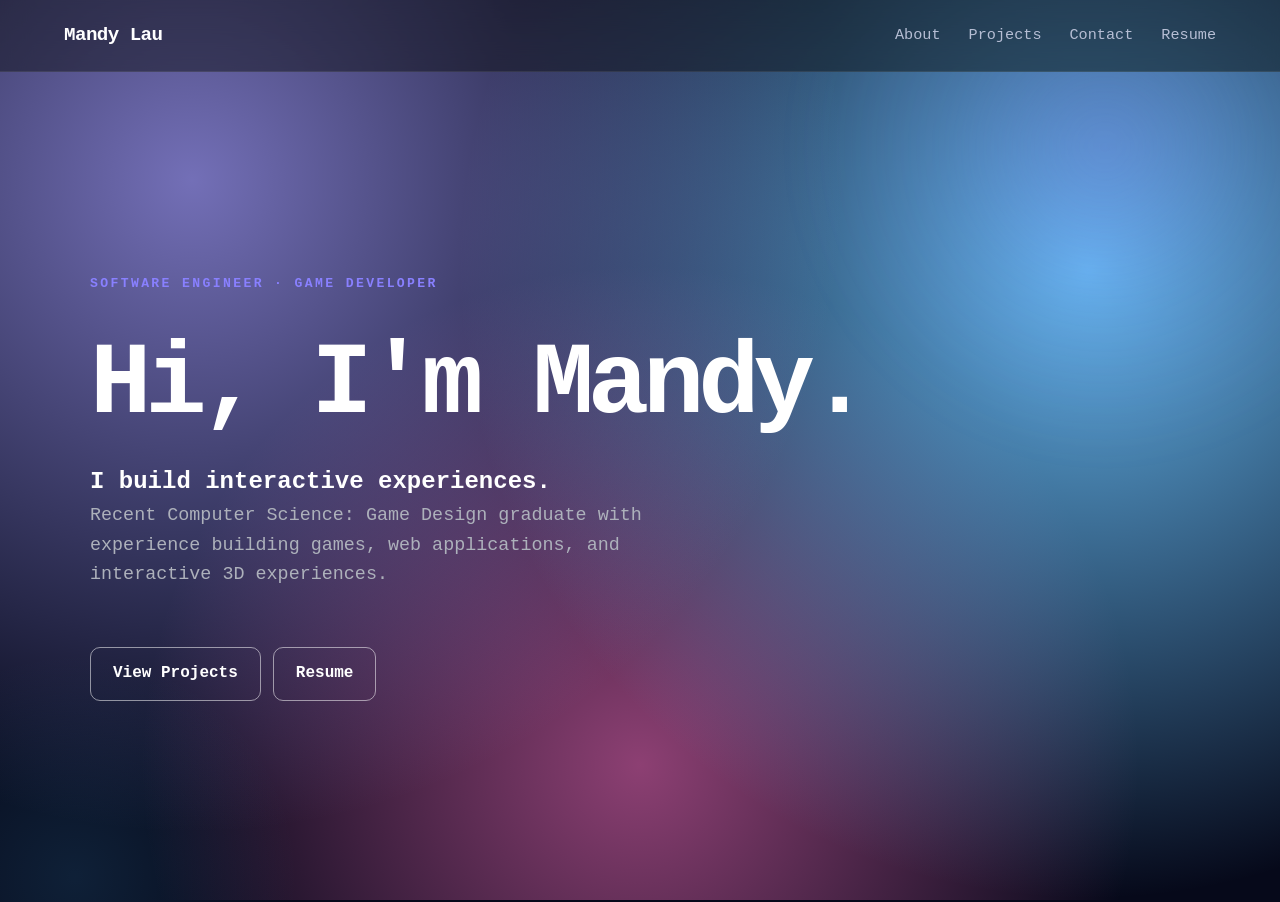
==== commit 4a3ec080: "added new project card and updated UI" ====
--- a/index.html
+++ b/index.html
@@ -2,7 +2,7 @@
 <html lang="en">
   <head>
     <meta charset="UTF-8">
-    <meta name="viewport" content="width=device-width, initail-scale=1.0">
+    <meta name="viewport" content="width=device-width, initial-scale=1.0">
 
     <title>Mandy Lau | Software Engineer & Game Developer</title>
 
@@ -25,21 +25,22 @@
 
     <section class="hero">
       <div class="container">
-        <p>SOFTWARE ENGINEER · GAME DEVELOPER</p>
-        <br>
+        <div class="hero-content">
 
-        <h1>Hi, I'm Mandy.</h1>
+          <p class="hero-eyebrow">SOFTWARE ENGINEER · GAME DEVELOPER</p>
+          <br>
+      
+          <h1>Hi, I'm Mandy.</h1>
+          <h2><span>I build interactive experiences.</h2>
 
-        <h2>I build interactive experiences.</h2>
-
-        <p style="white-space: pre-line;">
+        <p class="hero-description">
           Recent Computer Science: Game Design graduate with experience 
           building games, web applications, and interactive 3D experiences.
         </p>
 
         <br> 
 
-        <div class="hero-buttons">
+        <div class="hero-actions">
           <a href="projects.html" class="button">
             View Projects
           </a>
--- a/css/style.css
+++ b/css/style.css
@@ -12,9 +12,18 @@
 
 body {
   font-family: "Lucida Console", "Courier New", monospace;
-  background: #0b0d12;
-  color: #f5f5f5;
+  background: 
+  radial-gradient(circle at 15% 20%, rgba(165, 158, 255, 0.685), transparent 50%),
+  radial-gradient(circle at 85% 30%, rgba(107, 196, 255, 0.918), transparent 50%),
+  radial-gradient(circle at 50% 85%, rgba(255, 110, 190, 0.541), transparent 50%),
+  #06091a;
+
+  background-attachment: fixed;
+
+  color: #ffffff;
   line-height: 1.6;
+  
+  position: relative;
 }
 
 a {
@@ -36,7 +45,12 @@
 }
 
 .section-muted {
-  background: #11141b;
+  background: rgba(17, 20, 27, 0.55);
+
+  border-top: 1px solid rgba(255, 255, 255, 0.04);
+  border-bottom: 1px solid rgba(255, 255, 255, 0.04);
+
+  backdrop-filter: blur(8px);
 }
 
 
@@ -53,7 +67,7 @@
 
   padding: 20px 5%;
 
-  background: rgba(11, 13, 18, 0.85);
+  background: rgba(11, 13, 18, 0.466);
   backdrop-filter: blur(15px);
 
   border-bottom: 1px solid rgba(255,255,255,0.08);
@@ -72,7 +86,7 @@
 }
 
 .nav-links a {
-  color: #a9adb8;
+  color: #b6bed4;
   font-size: 0.95rem;
 
   transition: color 0.2s ease;
@@ -96,7 +110,7 @@
   padding: 13px 22px;
 
   border-radius: 10px;
-  border: 1px solid rgba(255,255,255,0.15);
+  border: 1px solid rgba(255, 255, 255, 0.521);
 
   font-weight: 600;
 
@@ -145,15 +159,37 @@
   content: "";
 
   position: absolute;
-  width: 500px;
-  height: 500px;
-
-  top: -180px;
-  right: -120px;
+  width: 650px;
+  height: 650px;
+
+  top: -250px;
+  right: -150px;
 
   background: radial-gradient(
     circle,
-    rgba(130, 110, 255, 0.16),
+    rgba(137, 128, 255, 0.25),
+    rgba(137, 128, 255, 0.08) 35%,
+    transparent 70%
+  );
+
+  filter: blur(10px);
+
+  pointer-events: none;
+}
+
+.hero::after {
+  content: "";
+  position: absolute;
+
+  width: 450px;
+  height: 450px;
+
+  bottom: -200px;
+  left: -150px;
+
+  background: radial-gradient(
+    circle,
+    rgba(75, 190, 255, 0.13),
     transparent 70%
   );
 
@@ -191,7 +227,17 @@
 .hero h1 span {
   display: block;
 
-  color: #9297a4;
+  background: linear-gradient(
+    90deg,
+    #8980ff,
+    #79c8ff,
+    #d99cff
+  );
+
+  -webkit-background-clip: text;
+  background-clip: text;
+
+  color: transparent;
 }
 
 .hero-description {
@@ -273,7 +319,7 @@
 
   border-radius: 18px;
 
-  background: #11141b;
+  background: #11141b67;
 
   border: 1px solid rgba(255,255,255,0.08);
 
